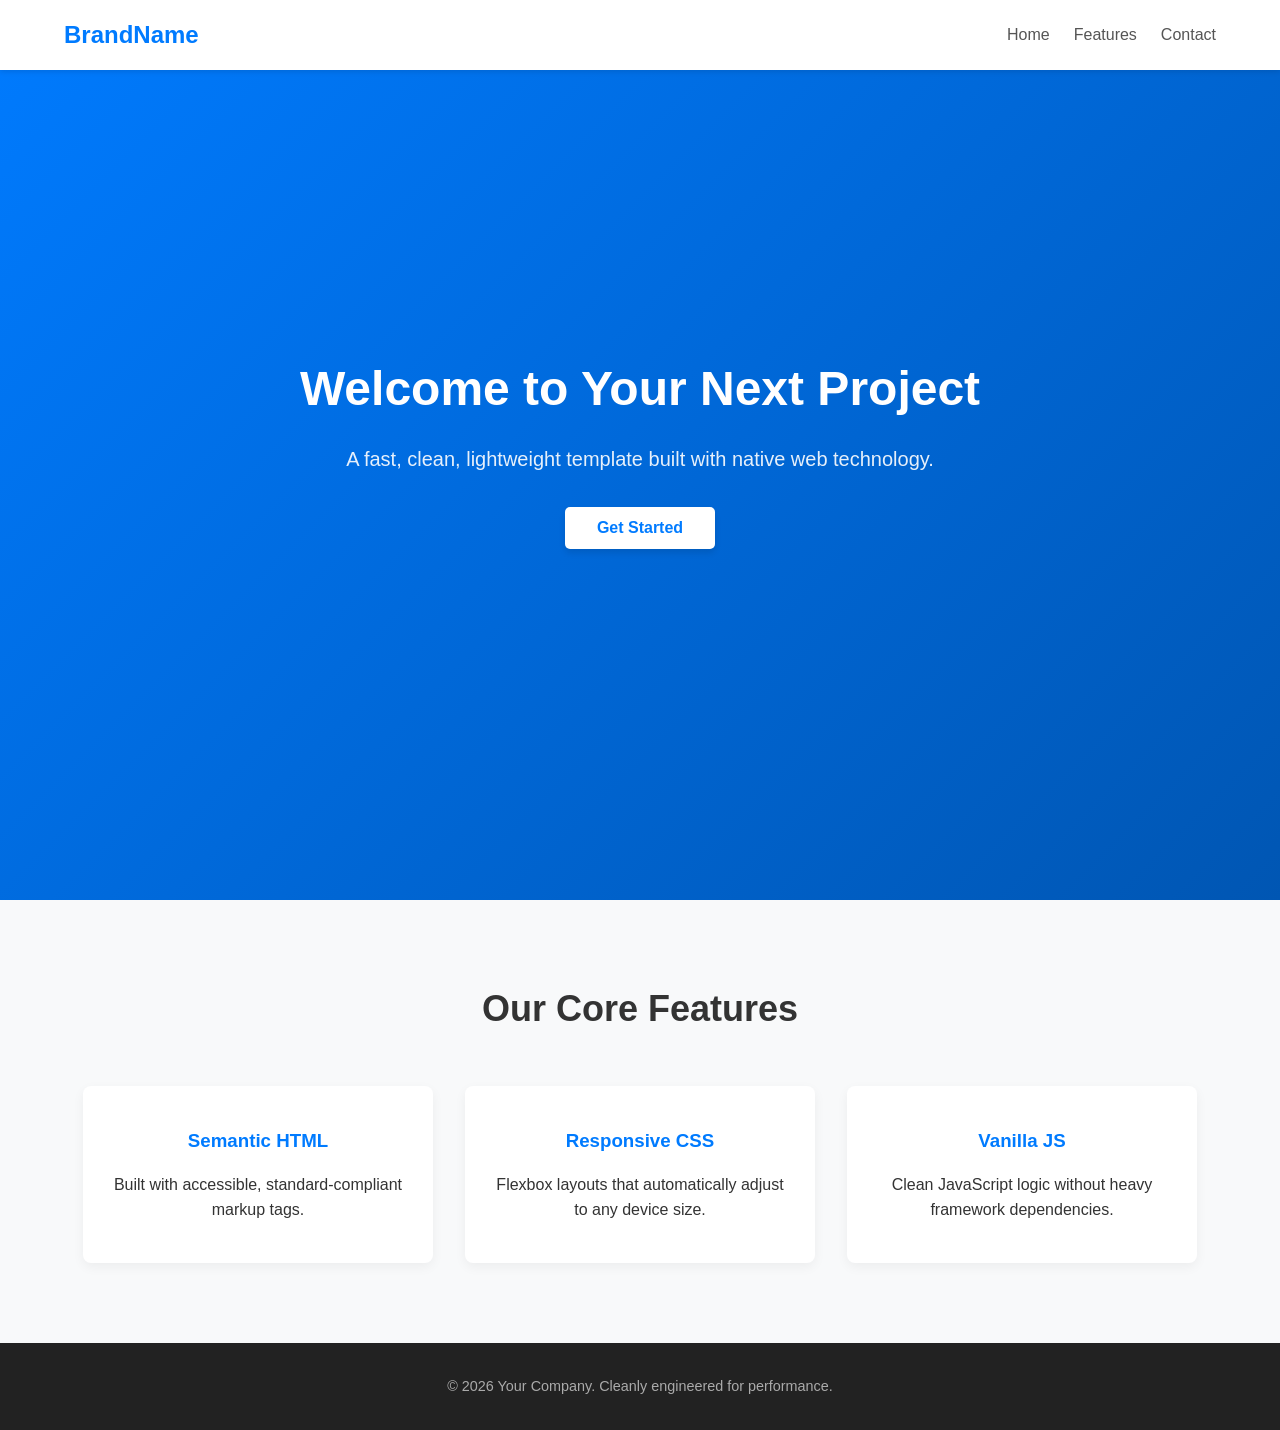
==== index.html @ 4437fae2 "Add files via upload" ====
<!DOCTYPE html>
<html lang="en">
<head>
    <meta charset="UTF-8">
    <meta name="viewport" content="width=device-width, initial-scale=1.0">
    <title>Modern Static Template</title>
    <link rel="stylesheet" href="styles.css">
</head>
<body>

    <!-- 2. THIS LINKS YOUR JAVASCRIPT -->
    <script src="script.js"></script>

    <!-- Navigation Header -->
    <header class="navbar">
        <div class="logo">BrandName</div>
        <nav>
            <ul class="nav-links">
                <li><a href="#hero">Home</a></li>
                <li><a href="#features">Features</a></li>
                <li><a href="#" id="open-modal-btn">Contact</a></li>
            </ul>
        </nav>
    </header>

    <!-- Hero Section -->
    <section id="hero" class="hero-section">
        <div class="hero-content">
            <h1>Welcome to Your Next Project</h1>
            <p>A fast, clean, lightweight template built with native web technology.</p>
            <button class="cta-button" id="hero-cta">Get Started</button>
        </div>
    </section>

    <!-- Features Grid -->
    <section id="features" class="features-section">
        <h2>Our Core Features</h2>
        <div class="grid-container">
            <div class="grid-card">
                <h3>Semantic HTML</h3>
                <p>Built with accessible, standard-compliant markup tags.</p>
            </div>
            <div class="grid-card">
                <h3>Responsive CSS</h3>
                <p>Flexbox layouts that automatically adjust to any device size.</p>
            </div>
            <div class="grid-card">
                <h3>Vanilla JS</h3>
                <p>Clean JavaScript logic without heavy framework dependencies.</p>
            </div>
        </div>
    </section>

    <!-- Interaction Modal Popup -->

    <div class="modal-overlay" id="contact-modal">
        <div class="modal-box">
            <h3>Get In Touch</h3>
            <p>This interactive overlay component is toggled using Vanilla JavaScript.</p>
            <button class="close-button" id="close-modal-btn">Close Window</button>
        </div>
    </div>

    <!-- Footer -->
    <footer class="site-footer">
        <p>&copy; 2026 Your Company. Cleanly engineered for performance.</p>
    </footer>

    <script src="script.js"></script>
</body>
</html>
---- styles.css ----
/* Core Document Reset */
* {
    margin: 0;
    padding: 0;
    box-sizing: border-box;
    font-family: 'Segoe UI', Tahoma, Geneva, Verdana, sans-serif;
}

html {
    scroll-behavior: smooth;
}

body {
    background-color: #f8f9fa;
    color: #333333;
    line-height: 1.6;
}

/* Sticky Header & Navbar */
.navbar {
    display: flex;
    justify-content: space-between;
    align-items: center;
    padding: 1rem 5%;
    background-color: #ffffff;
    box-shadow: 0 2px 5px rgba(0,0,0,0.1);
    position: fixed;
    top: 0;
    width: 100%;
    z-index: 100;
}

.logo {
    font-size: 1.5rem;
    font-weight: bold;
    color: #007bff;
}

.nav-links {
    display: flex;
    list-style: none;
    gap: 1.5rem;
}

.nav-links a {
    text-decoration: none;
    color: #555555;
    font-weight: 500;
    transition: color 0.3s ease;
}

.nav-links a:hover {
    color: #007bff;
}

/* Hero Screen Area */
.hero-section {
    height: 100vh;
    background: linear-gradient(135deg, #007bff, #0056b3);
    color: #ffffff;
    display: flex;
    justify-content: center;
    align-items: center;
    text-align: center;
    padding: 0 1rem;
}

.hero-content h1 {
    font-size: 3rem;
    margin-bottom: 1rem;
}

.hero-content p {
    font-size: 1.25rem;
    margin-bottom: 2rem;
    opacity: 0.9;
}

.cta-button {
    padding: 0.75rem 2rem;
    font-size: 1rem;
    font-weight: 600;
    background-color: #ffffff;
    color: #007bff;
    border: none;
    border-radius: 5px;
    cursor: pointer;
    box-shadow: 0 4px 6px rgba(0,0,0,0.1);
    transition: transform 0.2s, background-color 0.3s;
}

.cta-button:hover {
    transform: translateY(-2px);
    background-color: #f1f1f1;
}

/* Responsive Grid Section */
.features-section {
    padding: 5rem 5%;
    text-align: center;
}

.features-section h2 {
    margin-bottom: 3rem;
    font-size: 2.25rem;
}

.grid-container {
    display: flex;
    flex-wrap: wrap;
    gap: 2rem;
    justify-content: center;
}

.grid-card {
    background-color: #ffffff;
    padding: 2.5rem 1.5rem;
    border-radius: 8px;
    flex: 1 1 300px;
    max-width: 350px;
    box-shadow: 0 4px 12px rgba(0,0,0,0.05);
}

.grid-card h3 {
    color: #007bff;
    margin-bottom: 1rem;
}

/* JavaScript Overlay Modal */
.modal-overlay {
    position: fixed;
    top: 0;
    left: 0;
    width: 100%;
    height: 100%;
    background-color: rgba(0,0,0,0.5);
    display: flex;
    justify-content: center;
    align-items: center;
    z-index: 1000;
    opacity: 0;
    pointer-events: none;
    transition: opacity 0.3s ease;
}

.modal-overlay.active {
    opacity: 1;
    pointer-events: auto;
}

.modal-box {
    background-color: #ffffff;
    padding: 2.5rem;
    border-radius: 8px;
    max-width: 450px;
    width: 90%;
    text-align: center;
    box-shadow: 0 10px 25px rgba(0,0,0,0.2);
}

.modal-box h3 {
    margin-bottom: 1rem;
}

.modal-box p {
    color: #666666;
    margin-bottom: 1.5rem;
}

.close-button {
    padding: 0.5rem 1.5rem;
    background-color: #dc3545;
    color: #ffffff;
    border: none;
    border-radius: 4px;
    cursor: pointer;
}

/* Sticky Footer Component */
.site-footer {
    background-color: #222222;
    color: #aaaaaa;
    text-align: center;
    padding: 2rem 1rem;
    font-size: 0.9rem;
}
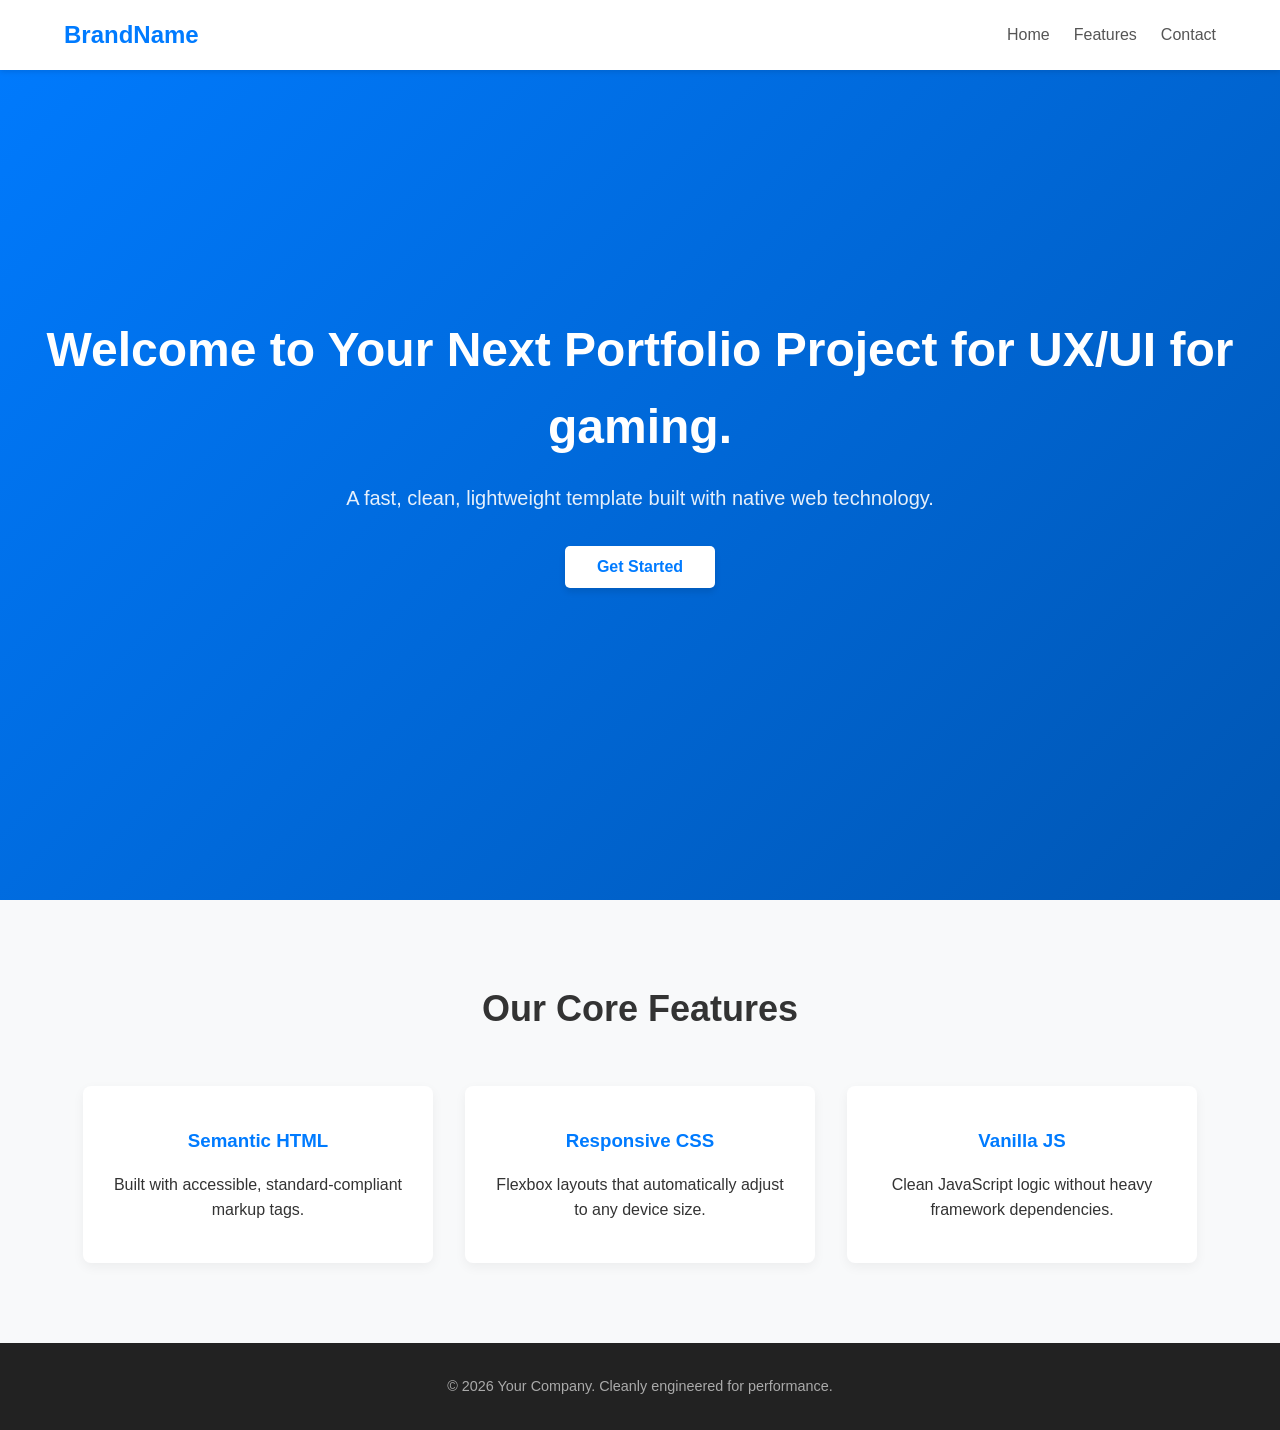
==== commit 5e0e78cb: "Update index.html" ====
--- a/index.html
+++ b/index.html
@@ -26,7 +26,7 @@
     <!-- Hero Section -->
     <section id="hero" class="hero-section">
         <div class="hero-content">
-            <h1>Welcome to Your Next Project</h1>
+            <h1>Welcome to Your Next Portfolio Project for UX/UI for gaming.</h1>
             <p>A fast, clean, lightweight template built with native web technology.</p>
             <button class="cta-button" id="hero-cta">Get Started</button>
         </div>
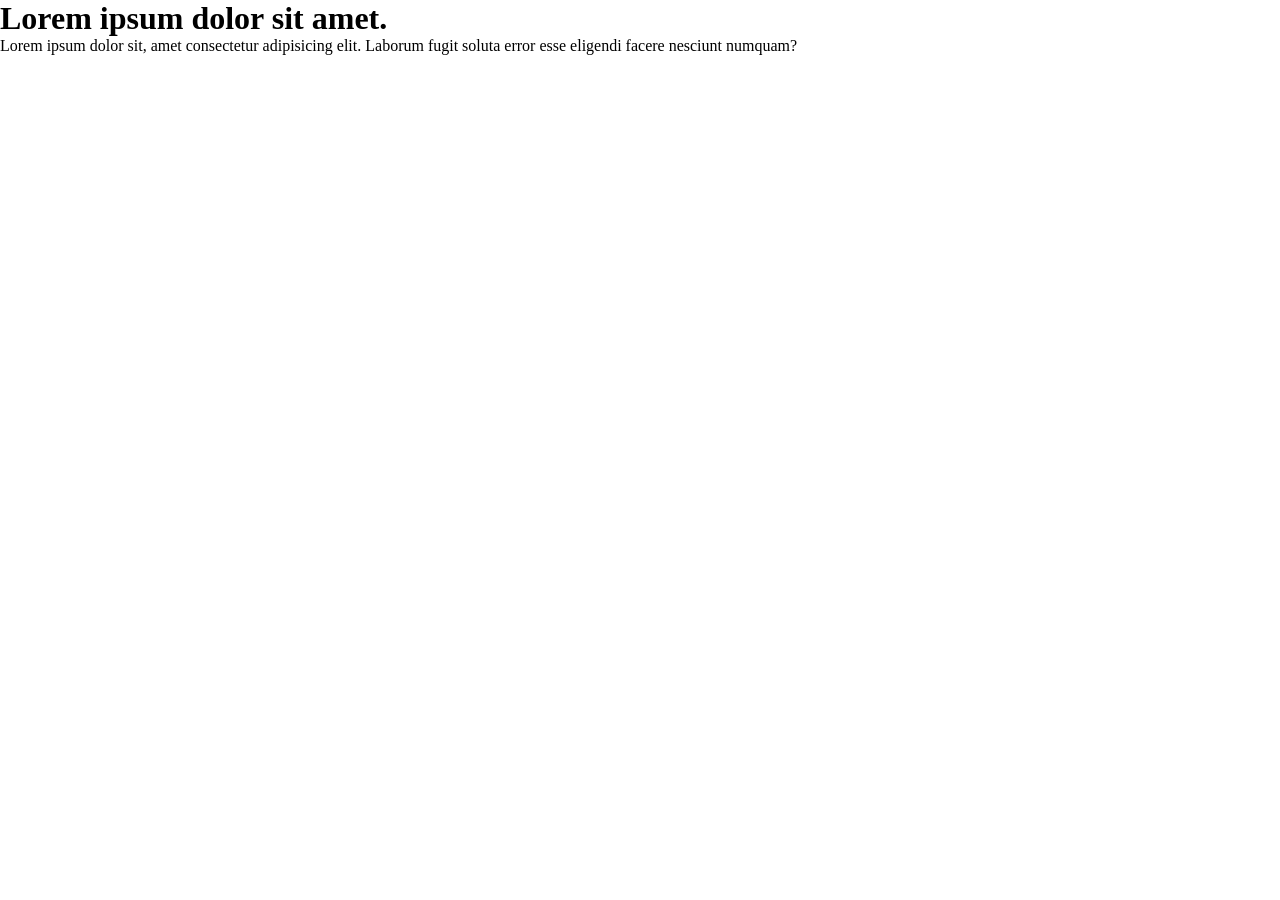
==== commit 73593b95: "website remake" ====
--- a/index.html
+++ b/index.html
@@ -1,71 +1,17 @@
-<!DOCTYPE html>
+<!doctype html>
 <html lang="en">
-<head>
-    <meta charset="UTF-8">
-    <meta name="viewport" content="width=device-width, initial-scale=1.0">
-    <title>Modern Static Template</title>
-    <link rel="stylesheet" href="styles.css">
-</head>
-<body>
-
-    <!-- 2. THIS LINKS YOUR JAVASCRIPT -->
-    <script src="script.js"></script>
-
-    <!-- Navigation Header -->
-    <header class="navbar">
-        <div class="logo">BrandName</div>
-        <nav>
-            <ul class="nav-links">
-                <li><a href="#hero">Home</a></li>
-                <li><a href="#features">Features</a></li>
-                <li><a href="#" id="open-modal-btn">Contact</a></li>
-            </ul>
-        </nav>
-    </header>
-
-    <!-- Hero Section -->
-    <section id="hero" class="hero-section">
-        <div class="hero-content">
-            <h1>Welcome to Your Next Portfolio Project for UX/UI for gaming.</h1>
-            <p>A fast, clean, lightweight template built with native web technology.</p>
-            <button class="cta-button" id="hero-cta">Get Started</button>
-        </div>
-    </section>
-
-    <!-- Features Grid -->
-    <section id="features" class="features-section">
-        <h2>Our Core Features</h2>
-        <div class="grid-container">
-            <div class="grid-card">
-                <h3>Semantic HTML</h3>
-                <p>Built with accessible, standard-compliant markup tags.</p>
-            </div>
-            <div class="grid-card">
-                <h3>Responsive CSS</h3>
-                <p>Flexbox layouts that automatically adjust to any device size.</p>
-            </div>
-            <div class="grid-card">
-                <h3>Vanilla JS</h3>
-                <p>Clean JavaScript logic without heavy framework dependencies.</p>
-            </div>
-        </div>
-    </section>
-
-    <!-- Interaction Modal Popup -->
-
-    <div class="modal-overlay" id="contact-modal">
-        <div class="modal-box">
-            <h3>Get In Touch</h3>
-            <p>This interactive overlay component is toggled using Vanilla JavaScript.</p>
-            <button class="close-button" id="close-modal-btn">Close Window</button>
-        </div>
-    </div>
-
-    <!-- Footer -->
-    <footer class="site-footer">
-        <p>&copy; 2026 Your Company. Cleanly engineered for performance.</p>
-    </footer>
-
-    <script src="script.js"></script>
-</body>
+  <head>
+    <meta charset="UTF-8" />
+    <meta name="viewport" content="width=device-width, initial-scale=1.0" />
+    <title>cmard's portfolio website</title>
+    <link rel="stylesheet" href="./styles.css" />
+    <script src="/script.js" defer></script>
+  </head>
+  <body>
+    <h1>Lorem ipsum dolor sit amet.</h1>
+    <p>
+      Lorem ipsum dolor sit, amet consectetur adipisicing elit. Laborum fugit
+      soluta error esse eligendi facere nesciunt numquam?
+    </p>
+  </body>
 </html>
--- a/styles.css
+++ b/styles.css
@@ -1,186 +1,20 @@
-/* Core Document Reset */
-* {
-    margin: 0;
-    padding: 0;
-    box-sizing: border-box;
-    font-family: 'Segoe UI', Tahoma, Geneva, Verdana, sans-serif;
+*,
+*::before,
+*::after {
+  box-sizing: border-box;
 }
 
-html {
-    scroll-behavior: smooth;
+* {
+  margin: 0;
 }
 
-body {
-    background-color: #f8f9fa;
-    color: #333333;
-    line-height: 1.6;
+a {
+  text-decoration: none;
 }
 
-/* Sticky Header & Navbar */
-.navbar {
-    display: flex;
-    justify-content: space-between;
-    align-items: center;
-    padding: 1rem 5%;
-    background-color: #ffffff;
-    box-shadow: 0 2px 5px rgba(0,0,0,0.1);
-    position: fixed;
-    top: 0;
-    width: 100%;
-    z-index: 100;
+img,
+picture,
+svg {
+  max-width: 100%;
+  display: block;
 }
-
-.logo {
-    font-size: 1.5rem;
-    font-weight: bold;
-    color: #007bff;
-}
-
-.nav-links {
-    display: flex;
-    list-style: none;
-    gap: 1.5rem;
-}
-
-.nav-links a {
-    text-decoration: none;
-    color: #555555;
-    font-weight: 500;
-    transition: color 0.3s ease;
-}
-
-.nav-links a:hover {
-    color: #007bff;
-}
-
-/* Hero Screen Area */
-.hero-section {
-    height: 100vh;
-    background: linear-gradient(135deg, #007bff, #0056b3);
-    color: #ffffff;
-    display: flex;
-    justify-content: center;
-    align-items: center;
-    text-align: center;
-    padding: 0 1rem;
-}
-
-.hero-content h1 {
-    font-size: 3rem;
-    margin-bottom: 1rem;
-}
-
-.hero-content p {
-    font-size: 1.25rem;
-    margin-bottom: 2rem;
-    opacity: 0.9;
-}
-
-.cta-button {
-    padding: 0.75rem 2rem;
-    font-size: 1rem;
-    font-weight: 600;
-    background-color: #ffffff;
-    color: #007bff;
-    border: none;
-    border-radius: 5px;
-    cursor: pointer;
-    box-shadow: 0 4px 6px rgba(0,0,0,0.1);
-    transition: transform 0.2s, background-color 0.3s;
-}
-
-.cta-button:hover {
-    transform: translateY(-2px);
-    background-color: #f1f1f1;
-}
-
-/* Responsive Grid Section */
-.features-section {
-    padding: 5rem 5%;
-    text-align: center;
-}
-
-.features-section h2 {
-    margin-bottom: 3rem;
-    font-size: 2.25rem;
-}
-
-.grid-container {
-    display: flex;
-    flex-wrap: wrap;
-    gap: 2rem;
-    justify-content: center;
-}
-
-.grid-card {
-    background-color: #ffffff;
-    padding: 2.5rem 1.5rem;
-    border-radius: 8px;
-    flex: 1 1 300px;
-    max-width: 350px;
-    box-shadow: 0 4px 12px rgba(0,0,0,0.05);
-}
-
-.grid-card h3 {
-    color: #007bff;
-    margin-bottom: 1rem;
-}
-
-/* JavaScript Overlay Modal */
-.modal-overlay {
-    position: fixed;
-    top: 0;
-    left: 0;
-    width: 100%;
-    height: 100%;
-    background-color: rgba(0,0,0,0.5);
-    display: flex;
-    justify-content: center;
-    align-items: center;
-    z-index: 1000;
-    opacity: 0;
-    pointer-events: none;
-    transition: opacity 0.3s ease;
-}
-
-.modal-overlay.active {
-    opacity: 1;
-    pointer-events: auto;
-}
-
-.modal-box {
-    background-color: #ffffff;
-    padding: 2.5rem;
-    border-radius: 8px;
-    max-width: 450px;
-    width: 90%;
-    text-align: center;
-    box-shadow: 0 10px 25px rgba(0,0,0,0.2);
-}
-
-.modal-box h3 {
-    margin-bottom: 1rem;
-}
-
-.modal-box p {
-    color: #666666;
-    margin-bottom: 1.5rem;
-}
-
-.close-button {
-    padding: 0.5rem 1.5rem;
-    background-color: #dc3545;
-    color: #ffffff;
-    border: none;
-    border-radius: 4px;
-    cursor: pointer;
-}
-
-/* Sticky Footer Component */
-.site-footer {
-    background-color: #222222;
-    color: #aaaaaa;
-    text-align: center;
-    padding: 2rem 1rem;
-    font-size: 0.9rem;
-}
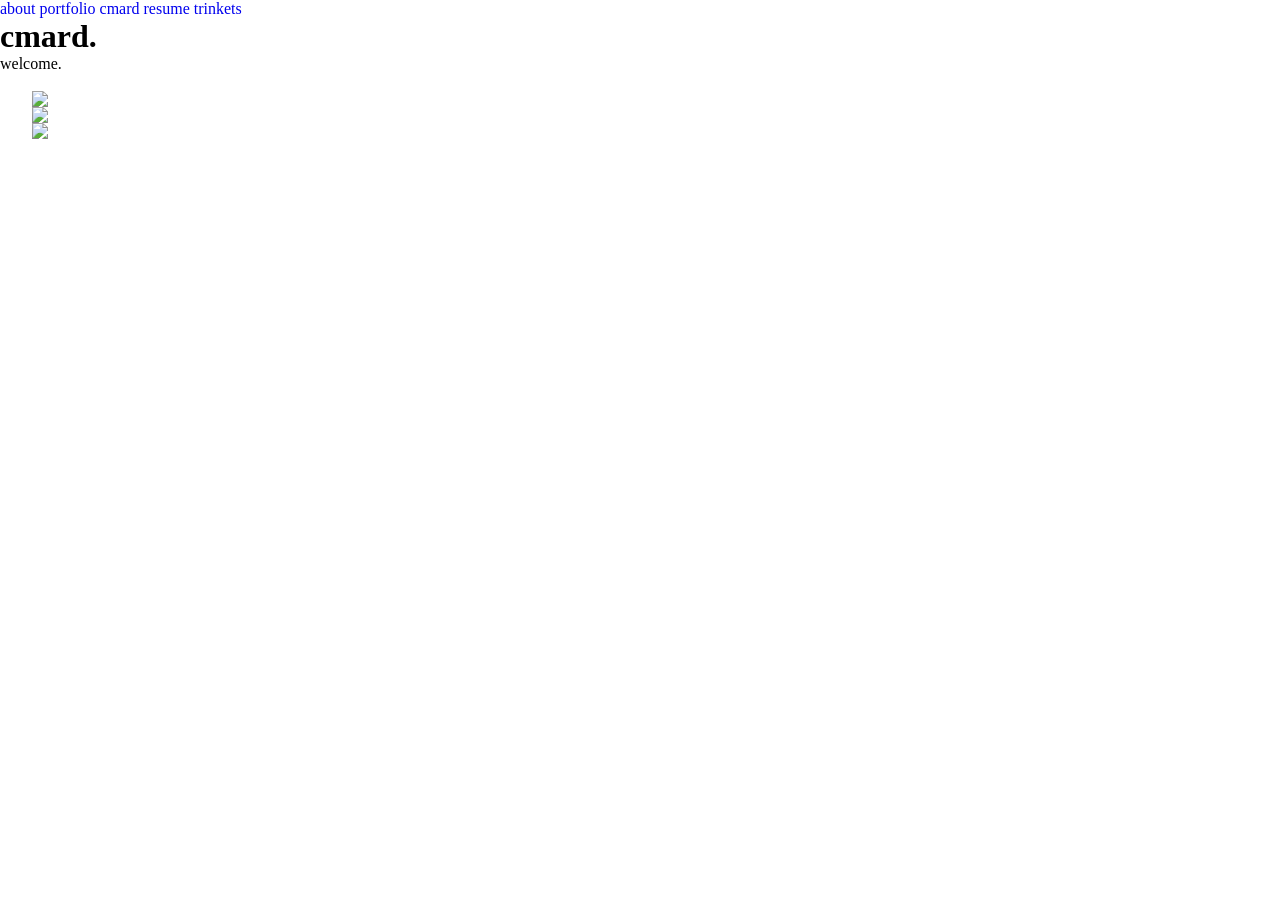
==== commit dfb0d440: "favicon addition, html and css overhaul updates" ====
--- a/index.html
+++ b/index.html
@@ -1,17 +1,50 @@
 <!doctype html>
 <html lang="en">
   <head>
-    <meta charset="UTF-8" />
-    <meta name="viewport" content="width=device-width, initial-scale=1.0" />
-    <title>cmard's portfolio website</title>
-    <link rel="stylesheet" href="./styles.css" />
-    <script src="/script.js" defer></script>
+      <meta charset="UTF-8" />
+      <meta name="viewport" content="width=device-width, initial-scale=1.0" />
+      <title>cmard's portfolio website</title>
+    <link rel="stylesheet" href="styles.css" />
+    <link rel="preconnect" href="https://fonts.googleapis.com">
+    <link rel="preconnect" href="https://fonts.gstatic.com" crossorigin>
+    <link href="https://fonts.googleapis.com/css2?family=Special+Gothic:wght@400..700&display=swap" rel="stylesheet">
+    <link rel="icon" type="image/png" href="/favicon-96x96.png" sizes="96x96" />
+    <link rel="icon" type="image/svg+xml" href="/favicon.svg" />
+    <link rel="shortcut icon" href="/favicon.ico" />
+    <link rel="apple-touch-icon" sizes="180x180" href="/apple-touch-icon.png" />
+    <link rel="manifest" href="/site.webmanifest" />
   </head>
   <body>
-    <h1>Lorem ipsum dolor sit amet.</h1>
-    <p>
-      Lorem ipsum dolor sit, amet consectetur adipisicing elit. Laborum fugit
-      soluta error esse eligendi facere nesciunt numquam?
-    </p>
+    <div id="topnav">
+      <!--LEFT NAVS-->
+        <a href="about.html"> about</a>
+        <a href="porfolio.html">portfolio</a>
+      <!--LOGO, which is central-->
+      <a href="index.html">cmard</a>
+      <!--RIGHT NAVS-->
+      <a href="#">resume</a>
+      <a href="#">trinkets</a>
+    </div>
+    <h1>cmard.</h1>
+    <p>welcome.</p>
+    <p></p>
+
+ <!--Footer-->
+    <footer class="site-footer" aria-label="Footer">
+      <div class="social-icons" aria-label="Social Icons">
+      <a 
+      href="https://www.linkedin.com/in/jose-medina-5061ab16a/" aria-label="LinkedIn">
+      <img src="https://cdn.jsdelivr.net/gh/simple-icons/simple-icons/icons/linkedin.svg">
+      </a>
+      <a
+      href="https://github.com/clxiya" aria-label="GitHub">
+      <img src="https://cdn.jsdelivr.net/gh/simple-icons/simple-icons/icons/github.svg">
+      </a>
+      <a
+      href="https://www.behance.net/josemedina112" aria-label="Behance">
+      <img src="https://cdn.jsdelivr.net/gh/simple-icons/simple-icons/icons/behance.svg">
+      </a>
+      </div>
+    </footer>
   </body>
 </html>
--- a/styles.css
+++ b/styles.css
@@ -1,3 +1,15 @@
+/*colors*/
+:root {
+  --c-drkblue: hsl(234, 26%, 31%);
+  --c-white: hsl(0, 0%, 100%);
+
+  --color-main-bg: var(--c-drkblue);
+  --color-text-light: var(--c-white);
+  --color-text-dark: var(--c-drkblue);
+  --color-button-primary-text-clickable: var(--c-white);
+
+}
+
 *,
 *::before,
 *::after {
@@ -18,3 +30,19 @@
   max-width: 100%;
   display: block;
 }
+
+
+/* footer, modified to block instead of flex */
+.site-footer {
+padding: 1.1rem 2rem;
+display: block;
+align-items: center;
+justify-content: center;
+}
+
+/* social icons, modified to inline instead of inline-flex */ 
+.social-icons a {
+width: 18px;
+height: 18px;
+display: inline;
+}
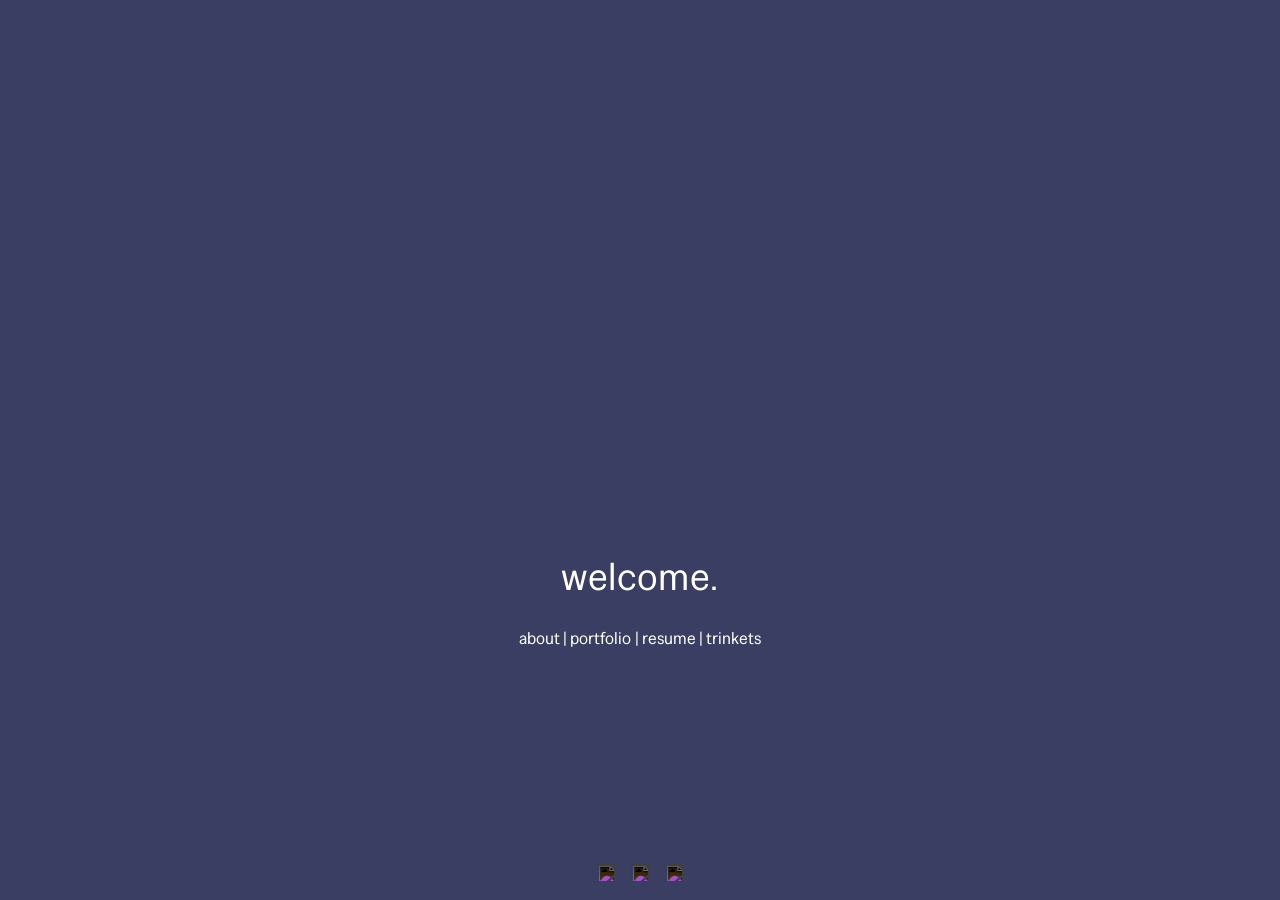
==== commit d66eb702: "css implementation" ====
--- a/index.html
+++ b/index.html
@@ -15,19 +15,31 @@
     <link rel="manifest" href="/site.webmanifest" />
   </head>
   <body>
-    <div id="topnav">
-      <!--LEFT NAVS-->
-        <a href="about.html"> about</a>
-        <a href="porfolio.html">portfolio</a>
-      <!--LOGO, which is central-->
-      <a href="index.html">cmard</a>
-      <!--RIGHT NAVS-->
-      <a href="#">resume</a>
-      <a href="#">trinkets</a>
-    </div>
-    <h1>cmard.</h1>
-    <p>welcome.</p>
-    <p></p>
+   <div class="page-shell">
+      <main class="frame frame--landing" aria-label="Home">
+        <div class="hero">
+          <div class="hero-media" aria-label="Animated cmard logo">
+            <video
+              id="heroVideo"
+              class="hero-video"
+              muted
+              autoplay
+              playsinline
+              preload="auto">
+              <source src="cmard-animation.mp4" type="video/mp4" />
+            </video>
+          </div>
+
+          <h1 class="hero-welcome">welcome.</h1>
+
+          <nav class="hero-nav" aria-label="Primary">
+            <a href="about.html">about</a>
+            <a href="portfolio.html">portfolio</a>
+            <a href="resume.html">resume</a>
+            <a href="trinkets.html">trinkets</a>
+          </nav>
+        </div>
+      </main>
 
  <!--Footer-->
     <footer class="site-footer" aria-label="Footer">
--- a/styles.css
+++ b/styles.css
@@ -1,37 +1,223 @@
+/* ========= RESET ========= */
 /*colors*/
 :root {
-  --c-drkblue: hsl(234, 26%, 31%);
-  --c-white: hsl(0, 0%, 100%);
-
-  --color-main-bg: var(--c-drkblue);
-  --color-text-light: var(--c-white);
-  --color-text-dark: var(--c-drkblue);
-  --color-button-primary-text-clickable: var(--c-white);
-
-}
-
-*,
-*::before,
-*::after {
+  --bg: #3A3E62;
+  --text: #ffffff;
+  --muted: rgba(255, 255, 255, 0.85);
+  --accent: #5b5b91;
+  --nav-gap: .2rem;
+}
+
+* {
   box-sizing: border-box;
-}
-
-* {
   margin: 0;
+  padding: 0;
+}
+
+html {
+  scroll-behavior: smooth;
+}
+
+body {
+  font-family: 'Special Gothic', 'Inter', Arial, sans-serif;
+  background: var(--bg);
+  color: var(--text);
+  min-height: 100vh;
+  display: flex;
+  flex-direction: column;
 }
 
 a {
+  color: inherit;
   text-decoration: none;
 }
 
 img,
 picture,
-svg {
+svg,
+video,
+canvas {
   max-width: 100%;
   display: block;
 }
 
-
+/* PAGE SHELL */
+.page-shell {
+  display: flex;
+  flex-direction: column;
+  min-height: 100vh;
+}
+
+/* ===== FRAMES / SECTIONS ===== */
+.frame {
+  position: relative;
+  display: flex;
+  flex-direction: column;
+  align-items: center;
+  padding: 0 2rem 4rem;
+  flex: 1;
+}
+
+.frame--landing {
+  justify-content: center;
+  min-height: calc(100vh - 60px);
+  padding-top: 2rem;
+}
+
+/* ===== SITE HEADER (about / portfolio / resume / trinkets) =====
+   Layout: [about | portfolio]  cmard  [resume | trinkets]
+   The cmard logo is the clickable home link. */
+.site-header {
+  width: 100%;
+  display: flex;
+  align-items: center;
+  justify-content: center;
+  gap: clamp(1.2rem, 3vw, 2.2rem);
+  padding: 2.2rem 1rem 1.6rem;
+}
+
+.logo {
+  font-size: clamp(2.4rem, 6vw, 4rem);
+  font-weight: 700;
+  letter-spacing: -0.03em;
+  text-transform: lowercase;
+  line-height: 1;
+  transition: opacity 0.2s ease;
+}
+
+.logo:hover {
+  opacity: 0.8;
+}
+
+/* Nav groups on either side of the logo */
+.nav-group {
+  display: flex;
+  align-items: center;
+  gap: var(--nav-gap);
+  font-size: clamp(0.9rem, 1.4vw, 1.1rem);
+  letter-spacing: 0.01em;
+  text-transform: lowercase;
+}
+
+/* Pipe separators between links within a group */
+.nav-group a:not(:last-child)::after,
+.hero-nav a:not(:last-child)::after {
+  content: "|";
+  display: inline-block; /* keeps the pipe from inheriting underline */
+  margin-left: var(--nav-gap);
+  font-weight: 400;
+}
+
+.nav-group a,
+.hero-nav a {
+  transition: opacity 0.2s ease;
+}
+
+.nav-group a:hover,
+.hero-nav a:hover {
+  opacity: 0.75;
+}
+
+.nav-group a.active {
+  font-weight: 700;
+  text-decoration: underline;
+  text-underline-offset: 0.25rem;
+  text-decoration-thickness: 1.5px;
+}
+
+/* ===== LANDING (HOME) PAGE =====
+   Big animated "cmard." graphic, "welcome." below it,
+   then the nav row: about | portfolio | resume | trinkets */
+.hero {
+  display: flex;
+  flex-direction: column;
+  align-items: center;
+  gap: 1.6rem;
+  text-align: center;
+}
+
+.hero-media {
+  width: min(80vw, 720px);
+  display: flex;
+  align-items: center;
+  justify-content: center;
+  position: relative;
+}
+
+.hero-media video,
+.hero-media img {
+  width: 100%;
+  height: auto;
+  display: block;
+}
+
+.hero-welcome {
+  font-size: clamp(1.6rem, 3.5vw, 2.4rem);
+  font-weight: 400;
+  letter-spacing: 0.01em;
+}
+
+.hero-nav {
+  display: flex;
+  align-items: center;
+  gap: var(--nav-gap);
+  font-size: clamp(0.9rem, 1.4vw, 1.05rem);
+  text-transform: lowercase;
+}
+
+/* ===== ABOUT PAGE ===== */
+.about-content {
+  width: min(64vw, 46rem);
+  margin-top: 0.6rem;
+  align-self: center;
+}
+
+.about-copy {
+  font-size: clamp(0.95rem, 1.5vw, 1.15rem);
+  line-height: 1.6;
+  color: var(--text);
+}
+
+.about-copy p {
+  margin-bottom: 1.4rem;
+}
+
+/* ===== PORTFOLIO PAGE ===== */
+.project {
+  display: flex;
+  flex-direction: column;
+  align-items: center;
+  gap: 1rem;
+  margin-top: 2rem;
+}
+
+.project-media {
+  width: min(60vw, 640px);
+  aspect-ratio: 16 / 9;
+  background: rgba(0, 0, 0, 0.2);
+  display: flex;
+  align-items: center;
+  justify-content: center;
+  overflow: hidden;
+}
+
+.project-media img,
+.project-media video,
+.project-media iframe {
+  width: 50%;
+  height: 50%;
+  object-fit: contain;
+  border: none;
+}
+
+.project-caption {
+  font-size: clamp(0.85rem, 1.3vw, 1rem);
+  font-weight: 700;
+  letter-spacing: 0.01em;
+  text-align: center;
+}
+
+/* ========= FOOTER ========= */
 /* footer, modified to block instead of flex */
 .site-footer {
 padding: 1.1rem 2rem;
@@ -40,9 +226,53 @@
 justify-content: center;
 }
 
+/* Static fallback shown until the animated video/GIF is dropped in */
+.hero-fallback {
+  font-size: clamp(4.5rem, 16vw, 11rem);
+  font-weight: 700;
+  letter-spacing: -0.04em;
+  line-height: 1;
+}
+
+.hero-welcome {
+  font-size: clamp(1.6rem, 3.5vw, 2.4rem);
+  font-weight: 400;
+  letter-spacing: 0.01em;
+}
+
+.hero-nav {
+  display: flex;
+  align-items: center;
+  gap: var(--nav-gap);
+  font-size: clamp(0.9rem, 1.4vw, 1.05rem);
+  text-transform: lowercase;
+}
+
 /* social icons, modified to inline instead of inline-flex */ 
+.social-icons {
+  display: flex;
+  align-items: center;
+  justify-content: center;
+  gap: 1rem;
+}
+
 .social-icons a {
 width: 18px;
 height: 18px;
 display: inline;
+align-items: center;
+justify-content: center;
+opacity: 1;
+transition: opacity 0.2 ease;
+}
+
+.social-icons a:hover {
+  opacity: 0.6;
+}
+
+.social-icons img {
+width: 100%;
+height: 100%;
+object-fit: contain;
+filter: invert(1);
 }
